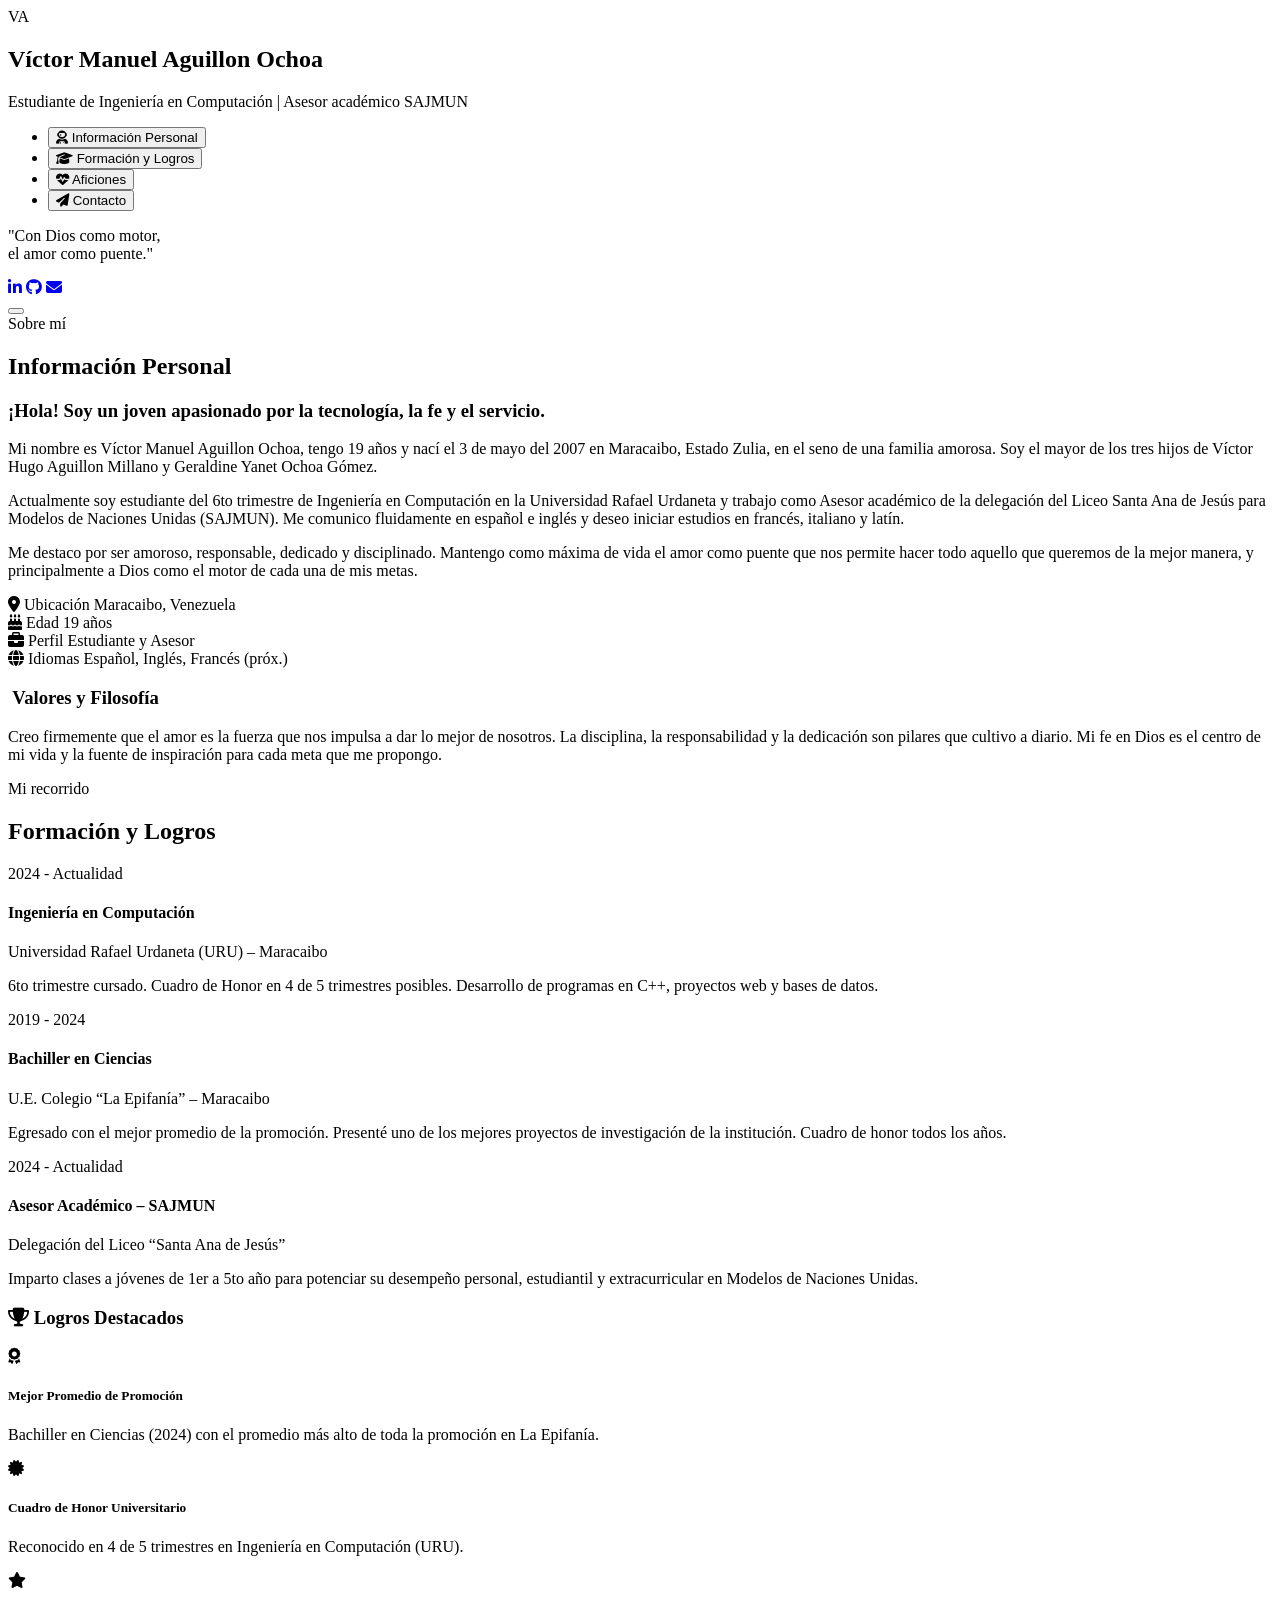
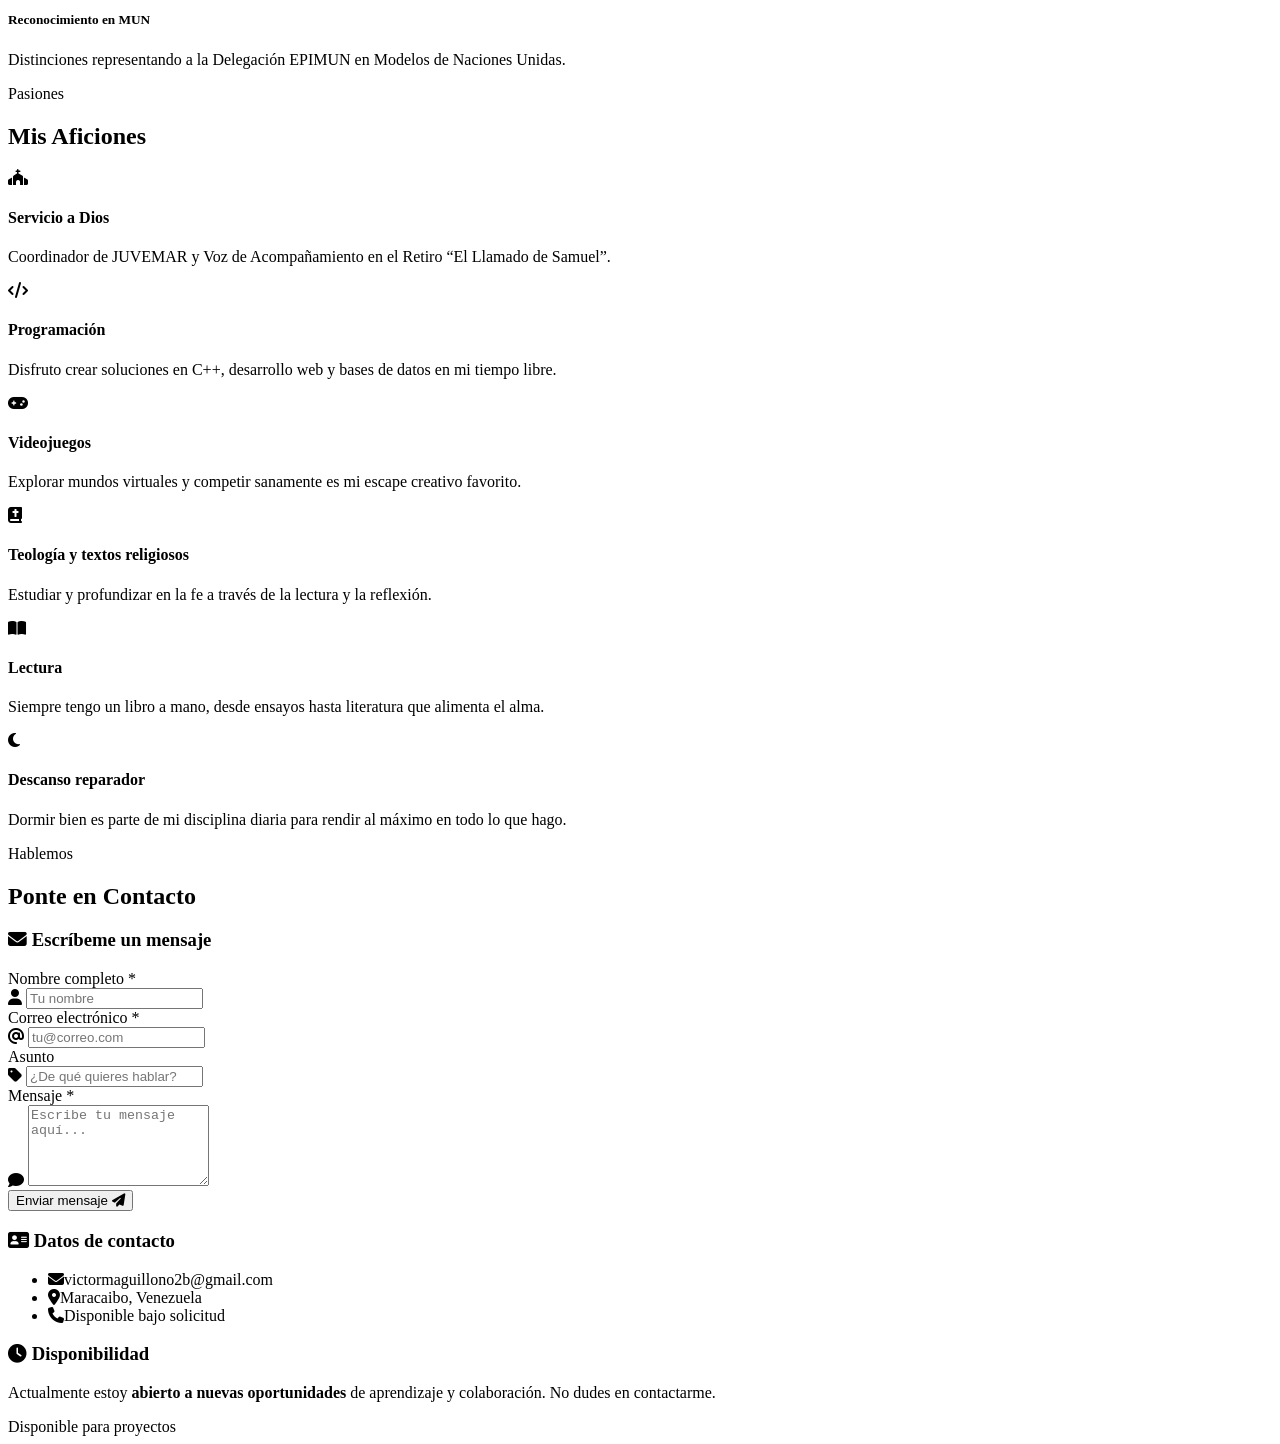
==== index.html @ 25d17f58 "INTENTO" ====
<!DOCTYPE html>
<html lang="es">
<head>
    <meta charset="UTF-8">
    <meta name="viewport" content="width=device-width, initial-scale=1.0">
    <title>Biografía | Víctor Manuel Aguillon Ochoa</title>

    <!-- Google Fonts -->
    <link rel="preconnect" href="https://fonts.googleapis.com">
    <link rel="preconnect" href="https://fonts.gstatic.com" crossorigin>
    <link href="https://fonts.googleapis.com/css2?family=Inter:wght@300;400;500;600;700&family=Poppins:wght@400;500;600;700&display=swap" rel="stylesheet">

    <!-- Font Awesome 6 -->
    <link rel="stylesheet" href="https://cdnjs.cloudflare.com/ajax/libs/font-awesome/6.4.0/css/all.min.css">

    <!-- Hoja de estilos principal -->
    <link rel="stylesheet" href="styles.css">
</head>
<body>

    <!-- Burbujas decorativas de fondo -->
    <div class="bg-bubbles" aria-hidden="true">
        <span class="bubble bubble-1"></span>
        <span class="bubble bubble-2"></span>
        <span class="bubble bubble-3"></span>
        <span class="bubble bubble-4"></span>
        <span class="bubble bubble-5"></span>
        <span class="bubble bubble-6"></span>
        <span class="bubble bubble-7"></span>
        <span class="bubble bubble-8"></span>
        <span class="bubble bubble-9"></span>
        <span class="bubble bubble-10"></span>
    </div>

    <!-- Luz que sigue al cursor -->
    <div class="cursor-glow" id="cursorGlow" aria-hidden="true"></div>

    <div class="app-container">

        <!-- Barra lateral -->
        <aside class="sidebar" id="sidebar">
            <div class="profile-section">
                <div class="profile-avatar">
                    <div class="avatar-placeholder" aria-label="Foto de perfil">
                        <span class="avatar-initials">VA</span>
                    </div>
                    <div class="avatar-ring" aria-hidden="true"></div>
                </div>
                <h2 class="profile-name">Víctor Manuel Aguillon Ochoa</h2>
                <p class="profile-title">Estudiante de Ingeniería en Computación | Asesor académico SAJMUN</p>
            </div>

            <nav class="sidebar-nav" aria-label="Navegación principal">
                <ul>
                    <li>
                        <button class="nav-btn active" data-section="personal" aria-current="page">
                            <span class="nav-icon"><i class="fa-solid fa-user-astronaut"></i></span>
                            <span class="nav-label">Información Personal</span>
                            <span class="nav-indicator"></span>
                        </button>
                    </li>
                    <li>
                        <button class="nav-btn" data-section="formacion">
                            <span class="nav-icon"><i class="fa-solid fa-graduation-cap"></i></span>
                            <span class="nav-label">Formación y Logros</span>
                            <span class="nav-indicator"></span>
                        </button>
                    </li>
                    <li>
                        <button class="nav-btn" data-section="aficiones">
                            <span class="nav-icon"><i class="fa-solid fa-heart-pulse"></i></span>
                            <span class="nav-label">Aficiones</span>
                            <span class="nav-indicator"></span>
                        </button>
                    </li>
                    <li>
                        <button class="nav-btn" data-section="contacto">
                            <span class="nav-icon"><i class="fa-solid fa-paper-plane"></i></span>
                            <span class="nav-label">Contacto</span>
                            <span class="nav-indicator"></span>
                        </button>
                    </li>
                </ul>
            </nav>

            <div class="sidebar-footer">
                <p class="footer-quote">
                    "Con Dios como motor,<br>el amor como puente."
                </p>
                <div class="social-mini">
                    <a href="#" aria-label="LinkedIn" title="LinkedIn"><i class="fa-brands fa-linkedin-in"></i></a>
                    <a href="#" aria-label="GitHub" title="GitHub"><i class="fa-brands fa-github"></i></a>
                    <a href="#" aria-label="Correo" title="Correo"><i class="fa-solid fa-envelope"></i></a>
                </div>
            </div>
        </aside>

        <!-- Botón menú móvil -->
        <button class="mobile-menu-toggle" id="mobileMenuToggle" aria-label="Abrir menú" aria-expanded="false">
            <span class="toggle-bar"></span>
            <span class="toggle-bar"></span>
            <span class="toggle-bar"></span>
        </button>

        <!-- Contenido principal -->
        <main class="main-content" id="mainContent">

            <!-- SECCIÓN 1: INFORMACIÓN PERSONAL -->
            <section class="content-section active" id="section-personal" aria-labelledby="heading-personal">
                <div class="section-header">
                    <span class="section-badge">Sobre mí</span>
                    <h1 id="heading-personal" class="section-title">
                        Información <span class="highlight">Personal</span>
                    </h1>
                    <div class="section-divider"></div>
                </div>

                <div class="section-body">
                    <div class="card glass-card bio-card">
                        <div class="card-inner">
                            <div class="bio-intro">
                                <h3>¡Hola! Soy un joven apasionado por la tecnología, la fe y el servicio.</h3>
                                <p>
                                    Mi nombre es Víctor Manuel Aguillon Ochoa, tengo 19 años y nací el 3 de mayo del 2007 en Maracaibo, Estado Zulia, en el seno de una familia amorosa. Soy el mayor de los tres hijos de Víctor Hugo Aguillon Millano y Geraldine Yanet Ochoa Gómez.
                                </p>
                                <p>
                                    Actualmente soy estudiante del 6to trimestre de Ingeniería en Computación en la Universidad Rafael Urdaneta y trabajo como Asesor académico de la delegación del Liceo Santa Ana de Jesús para Modelos de Naciones Unidas (SAJMUN). Me comunico fluidamente en español e inglés y deseo iniciar estudios en francés, italiano y latín.
                                </p>
                                <p>
                                    Me destaco por ser amoroso, responsable, dedicado y disciplinado. Mantengo como máxima de vida el amor como puente que nos permite hacer todo aquello que queremos de la mejor manera, y principalmente a Dios como el motor de cada una de mis metas.
                                </p>
                            </div>
                            <div class="quick-facts">
                                <div class="fact-item">
                                    <i class="fa-solid fa-location-dot fact-icon"></i>
                                    <span class="fact-label">Ubicación</span>
                                    <span class="fact-value">Maracaibo, Venezuela</span>
                                </div>
                                <div class="fact-item">
                                    <i class="fa-solid fa-cake-candles fact-icon"></i>
                                    <span class="fact-label">Edad</span>
                                    <span class="fact-value">19 años</span>
                                </div>
                                <div class="fact-item">
                                    <i class="fa-solid fa-briefcase fact-icon"></i>
                                    <span class="fact-label">Perfil</span>
                                    <span class="fact-value">Estudiante y Asesor</span>
                                </div>
                                <div class="fact-item">
                                    <i class="fa-solid fa-globe fact-icon"></i>
                                    <span class="fact-label">Idiomas</span>
                                    <span class="fact-value">Español, Inglés, Francés (próx.)</span>
                                </div>
                            </div>
                        </div>
                    </div>

                    <div class="card glass-card values-card">
                        <h3 class="card-subtitle"><i class="fa-solid fa-sparkles"></i> Valores y Filosofía</h3>
                        <p>
                            Creo firmemente que el amor es la fuerza que nos impulsa a dar lo mejor de nosotros. La disciplina, la responsabilidad y la dedicación son pilares que cultivo a diario. Mi fe en Dios es el centro de mi vida y la fuente de inspiración para cada meta que me propongo.
                        </p>
                    </div>
                </div>
            </section>

            <!-- SECCIÓN 2: FORMACIÓN Y LOGROS -->
            <section class="content-section" id="section-formacion" aria-labelledby="heading-formacion">
                <div class="section-header">
                    <span class="section-badge">Mi recorrido</span>
                    <h2 id="heading-formacion" class="section-title">
                        Formación y <span class="highlight">Logros</span>
                    </h2>
                    <div class="section-divider"></div>
                </div>

                <div class="section-body">
                    <div class="timeline">
                        <div class="timeline-item">
                            <div class="timeline-dot"></div>
                            <div class="timeline-content card glass-card">
                                <span class="timeline-year">2024 - Actualidad</span>
                                <h4>Ingeniería en Computación</h4>
                                <p class="timeline-place">Universidad Rafael Urdaneta (URU) – Maracaibo</p>
                                <p class="timeline-desc">
                                    6to trimestre cursado. Cuadro de Honor en 4 de 5 trimestres posibles. Desarrollo de programas en C++, proyectos web y bases de datos.
                                </p>
                            </div>
                        </div>

                        <div class="timeline-item">
                            <div class="timeline-dot"></div>
                            <div class="timeline-content card glass-card">
                                <span class="timeline-year">2019 - 2024</span>
                                <h4>Bachiller en Ciencias</h4>
                                <p class="timeline-place">U.E. Colegio “La Epifanía” – Maracaibo</p>
                                <p class="timeline-desc">
                                    Egresado con el mejor promedio de la promoción. Presenté uno de los mejores proyectos de investigación de la institución. Cuadro de honor todos los años.
                                </p>
                            </div>
                        </div>

                        <div class="timeline-item">
                            <div class="timeline-dot"></div>
                            <div class="timeline-content card glass-card">
                                <span class="timeline-year">2024 - Actualidad</span>
                                <h4>Asesor Académico – SAJMUN</h4>
                                <p class="timeline-place">Delegación del Liceo “Santa Ana de Jesús”</p>
                                <p class="timeline-desc">
                                    Imparto clases a jóvenes de 1er a 5to año para potenciar su desempeño personal, estudiantil y extracurricular en Modelos de Naciones Unidas.
                                </p>
                            </div>
                        </div>
                    </div>

                    <div class="achievements-grid">
                        <h3 class="card-subtitle"><i class="fa-solid fa-trophy"></i> Logros Destacados</h3>
                        <div class="grid-cards">
                            <div class="card glass-card achievement-card">
                                <i class="fa-solid fa-award achievement-icon"></i>
                                <h5>Mejor Promedio de Promoción</h5>
                                <p>Bachiller en Ciencias (2024) con el promedio más alto de toda la promoción en La Epifanía.</p>
                            </div>
                            <div class="card glass-card achievement-card">
                                <i class="fa-solid fa-certificate achievement-icon"></i>
                                <h5>Cuadro de Honor Universitario</h5>
                                <p>Reconocido en 4 de 5 trimestres en Ingeniería en Computación (URU).</p>
                            </div>
                            <div class="card glass-card achievement-card">
                                <i class="fa-solid fa-star achievement-icon"></i>
                                <h5>Reconocimiento en MUN</h5>
                                <p>Distinciones representando a la Delegación EPIMUN en Modelos de Naciones Unidas.</p>
                            </div>
                        </div>
                    </div>
                </div>
            </section>

            <!-- SECCIÓN 3: AFICIONES -->
            <section class="content-section" id="section-aficiones" aria-labelledby="heading-aficiones">
                <div class="section-header">
                    <span class="section-badge">Pasiones</span>
                    <h2 id="heading-aficiones" class="section-title">
                        Mis <span class="highlight">Aficiones</span>
                    </h2>
                    <div class="section-divider"></div>
                </div>

                <div class="section-body">
                    <div class="hobbies-grid">
                        <div class="card glass-card hobby-card">
                            <div class="hobby-icon-wrapper"><i class="fa-solid fa-church hobby-icon"></i></div>
                            <h4>Servicio a Dios</h4>
                            <p>Coordinador de JUVEMAR y Voz de Acompañamiento en el Retiro “El Llamado de Samuel”.</p>
                        </div>
                        <div class="card glass-card hobby-card">
                            <div class="hobby-icon-wrapper"><i class="fa-solid fa-code hobby-icon"></i></div>
                            <h4>Programación</h4>
                            <p>Disfruto crear soluciones en C++, desarrollo web y bases de datos en mi tiempo libre.</p>
                        </div>
                        <div class="card glass-card hobby-card">
                            <div class="hobby-icon-wrapper"><i class="fa-solid fa-gamepad hobby-icon"></i></div>
                            <h4>Videojuegos</h4>
                            <p>Explorar mundos virtuales y competir sanamente es mi escape creativo favorito.</p>
                        </div>
                        <div class="card glass-card hobby-card">
                            <div class="hobby-icon-wrapper"><i class="fa-solid fa-book-bible hobby-icon"></i></div>
                            <h4>Teología y textos religiosos</h4>
                            <p>Estudiar y profundizar en la fe a través de la lectura y la reflexión.</p>
                        </div>
                        <div class="card glass-card hobby-card">
                            <div class="hobby-icon-wrapper"><i class="fa-solid fa-book-open hobby-icon"></i></div>
                            <h4>Lectura</h4>
                            <p>Siempre tengo un libro a mano, desde ensayos hasta literatura que alimenta el alma.</p>
                        </div>
                        <div class="card glass-card hobby-card">
                            <div class="hobby-icon-wrapper"><i class="fa-solid fa-moon hobby-icon"></i></div>
                            <h4>Descanso reparador</h4>
                            <p>Dormir bien es parte de mi disciplina diaria para rendir al máximo en todo lo que hago.</p>
                        </div>
                    </div>
                </div>
            </section>

            <!-- SECCIÓN 4: CONTACTO -->
            <section class="content-section" id="section-contacto" aria-labelledby="heading-contacto">
                <div class="section-header">
                    <span class="section-badge">Hablemos</span>
                    <h2 id="heading-contacto" class="section-title">
                        Ponte en <span class="highlight">Contacto</span>
                    </h2>
                    <div class="section-divider"></div>
                </div>

                <div class="section-body contact-layout">
                    <div class="card glass-card contact-form-card">
                        <h3 class="card-subtitle"><i class="fa-solid fa-envelope"></i> Escríbeme un mensaje</h3>
                        <form id="contactForm" class="contact-form">
                            <div class="form-group">
                                <label for="name">Nombre completo *</label>
                                <div class="input-wrapper">
                                    <i class="fa-solid fa-user input-icon"></i>
                                    <input type="text" id="name" name="name" placeholder="Tu nombre" required>
                                </div>
                            </div>
                            <div class="form-group">
                                <label for="email">Correo electrónico *</label>
                                <div class="input-wrapper">
                                    <i class="fa-solid fa-at input-icon"></i>
                                    <input type="email" id="email" name="email" placeholder="tu@correo.com" required>
                                </div>
                            </div>
                            <div class="form-group">
                                <label for="subject">Asunto</label>
                                <div class="input-wrapper">
                                    <i class="fa-solid fa-tag input-icon"></i>
                                    <input type="text" id="subject" name="subject" placeholder="¿De qué quieres hablar?">
                                </div>
                            </div>
                            <div class="form-group">
                                <label for="message">Mensaje *</label>
                                <div class="input-wrapper">
                                    <i class="fa-solid fa-comment input-icon"></i>
                                    <textarea id="message" name="message" rows="5" placeholder="Escribe tu mensaje aquí..." required></textarea>
                                </div>
                            </div>
                            <button type="submit" class="btn-submit" id="submitBtn">
                                <span class="btn-text">Enviar mensaje</span>
                                <span class="btn-icon"><i class="fa-solid fa-paper-plane"></i></span>
                                <span class="btn-ripple"></span>
                            </button>
                            <div class="form-feedback" id="formFeedback" aria-live="polite"></div>
                        </form>
                    </div>

                    <div class="contact-info-side">
                        <div class="card glass-card contact-info-card">
                            <h3 class="card-subtitle"><i class="fa-solid fa-address-card"></i> Datos de contacto</h3>
                            <ul class="contact-list">
                                <li><i class="fa-solid fa-envelope contact-li-icon"></i><span>victormaguillono2b@gmail.com</span></li>
                                <li><i class="fa-solid fa-location-dot contact-li-icon"></i><span>Maracaibo, Venezuela</span></li>
                                <li><i class="fa-solid fa-phone contact-li-icon"></i><span>Disponible bajo solicitud</span></li>
                            </ul>
                        </div>

                        <div class="card glass-card availability-card">
                            <h3 class="card-subtitle"><i class="fa-solid fa-clock"></i> Disponibilidad</h3>
                            <p>Actualmente estoy <strong>abierto a nuevas oportunidades</strong> de aprendizaje y colaboración. No dudes en contactarme.</p>
                            <div class="status-dot online"></div>
                            <span class="status-text">Disponible para proyectos</span>
                        </div>
                    </div>
                </div>
            </section>

        </main>
    </div>

    <!-- Script principal -->
    <script src="script.js"></script>
</body>
</html>

 <!-- FINAL -->
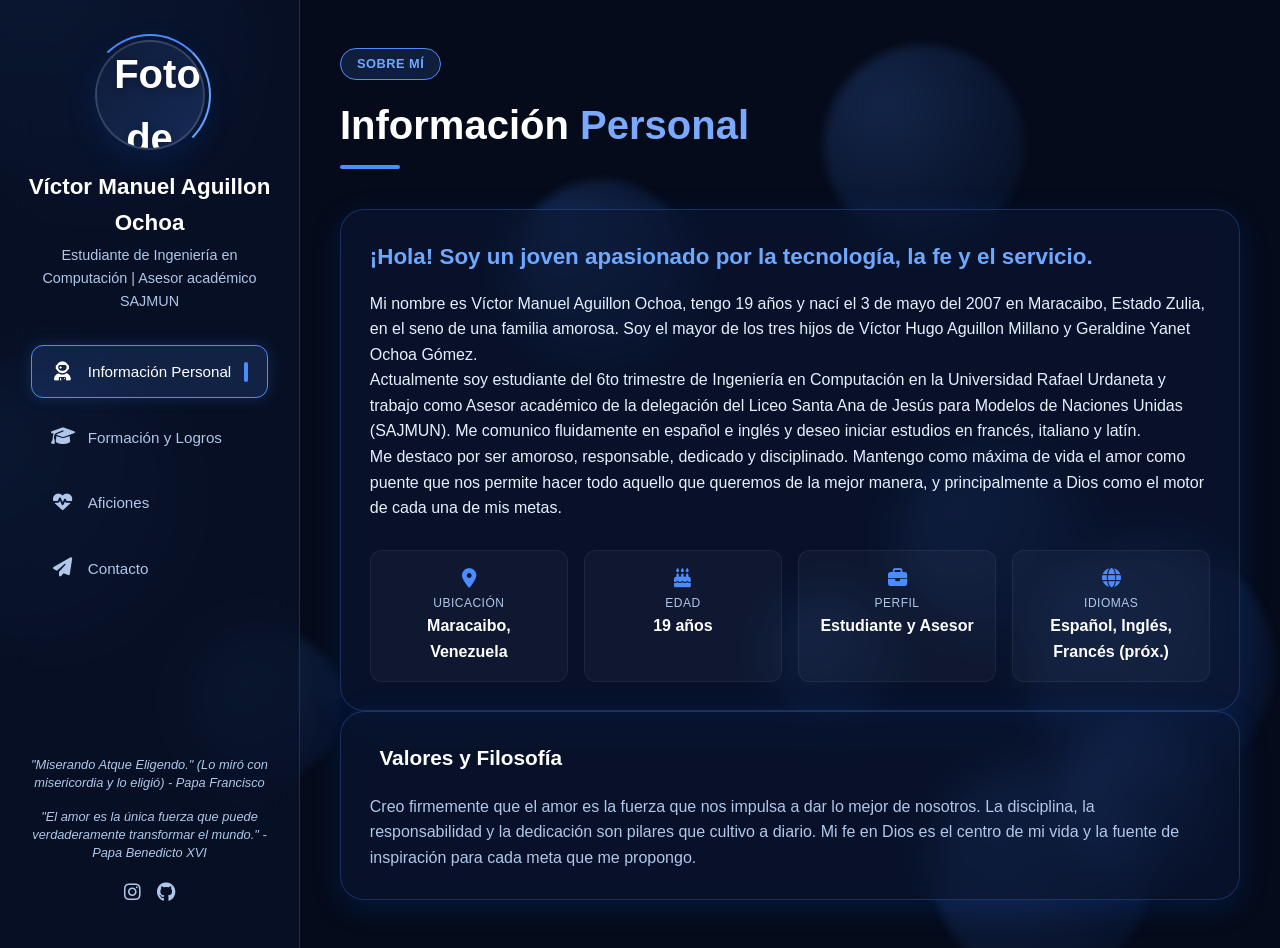
==== commit 19e49dca: "feat: IMPLEMENTACIÓN DE FOTOGRAFIAS Y OTRAS COSITAS" ====
--- a/index.html
+++ b/index.html
@@ -42,7 +42,7 @@
             <div class="profile-section">
                 <div class="profile-avatar">
                     <div class="avatar-placeholder" aria-label="Foto de perfil">
-                        <span class="avatar-initials">VA</span>
+                        <img src="photo_2026-05-15_08-15-46.jpg" alt="Foto de perfil de Víctor" class="avatar-photo">
                     </div>
                     <div class="avatar-ring" aria-hidden="true"></div>
                 </div>
@@ -85,12 +85,14 @@
 
             <div class="sidebar-footer">
                 <p class="footer-quote">
-                    "Con Dios como motor,<br>el amor como puente."
+                    "Miserando Atque Eligendo." (Lo miró con misericordia y lo eligió) - Papa Francisco
+                </p>
+                <p class="footer-quote footer-quote-secondary">
+                    "El amor es la única fuerza que puede verdaderamente transformar el mundo." - Papa Benedicto XVI
                 </p>
                 <div class="social-mini">
-                    <a href="#" aria-label="LinkedIn" title="LinkedIn"><i class="fa-brands fa-linkedin-in"></i></a>
-                    <a href="#" aria-label="GitHub" title="GitHub"><i class="fa-brands fa-github"></i></a>
-                    <a href="#" aria-label="Correo" title="Correo"><i class="fa-solid fa-envelope"></i></a>
+                    <a href="https://instagram.com/victoraguillon_" target="_blank" rel="noopener noreferrer" aria-label="Instagram" title="Instagram"><i class="fa-brands fa-instagram"></i></a>
+                    <a href="https://github.com/victoraguillon" target="_blank" rel="noopener noreferrer" aria-label="GitHub" title="GitHub"><i class="fa-brands fa-github"></i></a>
                 </div>
             </div>
         </aside>
@@ -179,11 +181,11 @@
                         <div class="timeline-item">
                             <div class="timeline-dot"></div>
                             <div class="timeline-content card glass-card">
-                                <span class="timeline-year">2024 - Actualidad</span>
-                                <h4>Ingeniería en Computación</h4>
-                                <p class="timeline-place">Universidad Rafael Urdaneta (URU) – Maracaibo</p>
+                                <span class="timeline-year">2010 - 2019</span>
+                                <h4>Educación Básica</h4>
+                                <p class="timeline-place">U.E. Colegio “La Epifanía” – Maracaibo</p>
                                 <p class="timeline-desc">
-                                    6to trimestre cursado. Cuadro de Honor en 4 de 5 trimestres posibles. Desarrollo de programas en C++, proyectos web y bases de datos.
+                                    Cursé mis estudios preescolares y primarios en la Unidad Educativa Colegio “La Epifanía”, donde desde temprana edad me destaqué entre mis compañeros por mi comprensión y desarrollo académico, participando activamente en actividades como retos matemáticos representando a mi institución.
                                 </p>
                             </div>
                         </div>
@@ -204,6 +206,18 @@
                             <div class="timeline-dot"></div>
                             <div class="timeline-content card glass-card">
                                 <span class="timeline-year">2024 - Actualidad</span>
+                                <h4>Ingeniería en Computación</h4>
+                                <p class="timeline-place">Universidad Rafael Urdaneta (URU) – Maracaibo</p>
+                                <p class="timeline-desc">
+                                    6to trimestre cursado. Cuadro de Honor en 4 de 5 trimestres posibles. Desarrollo de programas en C++, proyectos web y bases de datos.
+                                </p>
+                            </div>
+                        </div>
+
+                        <div class="timeline-item">
+                            <div class="timeline-dot"></div>
+                            <div class="timeline-content card glass-card">
+                                <span class="timeline-year">Actualidad</span>
                                 <h4>Asesor Académico – SAJMUN</h4>
                                 <p class="timeline-place">Delegación del Liceo “Santa Ana de Jesús”</p>
                                 <p class="timeline-desc">
@@ -217,19 +231,22 @@
                         <h3 class="card-subtitle"><i class="fa-solid fa-trophy"></i> Logros Destacados</h3>
                         <div class="grid-cards">
                             <div class="card glass-card achievement-card">
+                                <img src="mejorpromedio.jpg" alt="Mejor promedio de la promoción" class="achievement-photo">
                                 <i class="fa-solid fa-award achievement-icon"></i>
                                 <h5>Mejor Promedio de Promoción</h5>
                                 <p>Bachiller en Ciencias (2024) con el promedio más alto de toda la promoción en La Epifanía.</p>
                             </div>
                             <div class="card glass-card achievement-card">
+                                <img src="cuadrodehonor.jpg" alt="Cuadro de honor universitario" class="achievement-photo">
                                 <i class="fa-solid fa-certificate achievement-icon"></i>
                                 <h5>Cuadro de Honor Universitario</h5>
                                 <p>Reconocido en 4 de 5 trimestres en Ingeniería en Computación (URU).</p>
                             </div>
                             <div class="card glass-card achievement-card">
+                                <img src="modelos.jpg" alt="Reconocimiento en MUN" class="achievement-photo">
                                 <i class="fa-solid fa-star achievement-icon"></i>
                                 <h5>Reconocimiento en MUN</h5>
-                                <p>Distinciones representando a la Delegación EPIMUN en Modelos de Naciones Unidas.</p>
+                                <p>9 distinciones de Mejor Delegación seguidas, sumados a otros reconocimientos significativos.</p>
                             </div>
                         </div>
                     </div>
@@ -249,34 +266,34 @@
                 <div class="section-body">
                     <div class="hobbies-grid">
                         <div class="card glass-card hobby-card">
+                            <img src="servicio.jpg" alt="Servicio a Dios" class="hobby-photo">
                             <div class="hobby-icon-wrapper"><i class="fa-solid fa-church hobby-icon"></i></div>
                             <h4>Servicio a Dios</h4>
-                            <p>Coordinador de JUVEMAR y Voz de Acompañamiento en el Retiro “El Llamado de Samuel”.</p>
-                        </div>
-                        <div class="card glass-card hobby-card">
+                            <p>Coordinador de JUVEMAR y Voz de Acompañamiento de la Arquidiocesis de Maracaibo para “El Llamado de Samuel”.</p>
+                        </div>
+                        <div class="card glass-card hobby-card">
+                            <img src="programación.jpg" alt="Programación" class="hobby-photo">
                             <div class="hobby-icon-wrapper"><i class="fa-solid fa-code hobby-icon"></i></div>
                             <h4>Programación</h4>
                             <p>Disfruto crear soluciones en C++, desarrollo web y bases de datos en mi tiempo libre.</p>
                         </div>
                         <div class="card glass-card hobby-card">
+                            <img src="videojuego.jpg" alt="Videojuegos" class="hobby-photo">
                             <div class="hobby-icon-wrapper"><i class="fa-solid fa-gamepad hobby-icon"></i></div>
                             <h4>Videojuegos</h4>
-                            <p>Explorar mundos virtuales y competir sanamente es mi escape creativo favorito.</p>
-                        </div>
-                        <div class="card glass-card hobby-card">
+                            <p>Explorar mundos virtuales y competir sanamente es mi escape creativo favorito (Especialmente con mi hermano menor).</p>
+                        </div>
+                        <div class="card glass-card hobby-card">
+                            <img src="textos religiosos.jpg" alt="Leer textos religiosos" class="hobby-photo">
                             <div class="hobby-icon-wrapper"><i class="fa-solid fa-book-bible hobby-icon"></i></div>
-                            <h4>Teología y textos religiosos</h4>
+                            <h4>Leer textos religiosos</h4>
                             <p>Estudiar y profundizar en la fe a través de la lectura y la reflexión.</p>
                         </div>
                         <div class="card glass-card hobby-card">
+                            <img src="seresqueridos.jpg" alt="Pasar tiempo con mis seres queridos" class="hobby-photo">
                             <div class="hobby-icon-wrapper"><i class="fa-solid fa-book-open hobby-icon"></i></div>
-                            <h4>Lectura</h4>
-                            <p>Siempre tengo un libro a mano, desde ensayos hasta literatura que alimenta el alma.</p>
-                        </div>
-                        <div class="card glass-card hobby-card">
-                            <div class="hobby-icon-wrapper"><i class="fa-solid fa-moon hobby-icon"></i></div>
-                            <h4>Descanso reparador</h4>
-                            <p>Dormir bien es parte de mi disciplina diaria para rendir al máximo en todo lo que hago.</p>
+                            <h4>Pasar tiempo con mis seres queridos</h4>
+                            <p>Valorar los momentos compartidos y fortalecer los lazos familiares es una de mis prioridades.</p>
                         </div>
                     </div>
                 </div>
--- a/styles.css
+++ b/styles.css
@@ -0,0 +1,747 @@
+/* ============================================
+   ESTILOS GLOBALES Y PALETA DE COLORES (AZULES)
+   ============================================ */
+:root {
+    --bg-primary: #050b1a;
+    --bg-secondary: #0a1128;
+    --surface: rgba(12, 25, 55, 0.55);
+    --surface-hover: rgba(18, 35, 75, 0.65);
+    --border-light: rgba(75, 140, 255, 0.25);
+    --text-primary: #e6f0ff;
+    --text-secondary: #b0c7e9;
+    --accent: #4d8cff;
+    --accent-glow: #6ea8ff;
+    --accent-dark: #2563eb;
+    --highlight: #7aa9ff;
+    --danger: #ff6b6b;
+    --success: #4ade80;
+    --gradient-1: linear-gradient(135deg, #0e1c3a 0%, #162a55 100%);
+    --shadow-glow: 0 8px 32px rgba(0, 100, 255, 0.15);
+    --transition: 0.3s cubic-bezier(0.25, 0.8, 0.25, 1.2);
+    --radius-lg: 1.5rem;
+    --radius-md: 1rem;
+    --radius-sm: 0.75rem;
+    --font-body: 'Inter', sans-serif;
+    --font-heading: 'Poppins', sans-serif;
+}
+
+* {
+    margin: 0;
+    padding: 0;
+    box-sizing: border-box;
+}
+
+html {
+    font-size: 16px;
+    scroll-behavior: smooth;
+}
+
+body {
+    font-family: var(--font-body);
+    background-color: var(--bg-primary);
+    color: var(--text-primary);
+    min-height: 100vh;
+    overflow-x: hidden;
+    position: relative;
+    line-height: 1.6;
+    -webkit-font-smoothing: antialiased;
+}
+
+/* ==================== FONDO DE BURBUJAS ==================== */
+.bg-bubbles {
+    position: fixed;
+    top: 0;
+    left: 0;
+    width: 100%;
+    height: 100%;
+    pointer-events: none;
+    z-index: 0;
+}
+
+.bubble {
+    position: absolute;
+    border-radius: 50%;
+    background: radial-gradient(circle at 30% 30%, rgba(77, 140, 255, 0.2), rgba(0, 50, 150, 0.05));
+    filter: blur(4px);
+    animation: floatBubble 20s infinite ease-in-out;
+}
+
+.bubble-1 { width: 300px; height: 300px; top: -100px; left: -50px; animation-duration: 18s; }
+.bubble-2 { width: 250px; height: 250px; top: 60%; left: 80%; animation-duration: 22s; animation-delay: -5s; }
+.bubble-3 { width: 180px; height: 180px; top: 20%; left: 40%; animation-duration: 25s; animation-delay: -10s; }
+.bubble-4 { width: 220px; height: 220px; bottom: -80px; right: 10%; animation-duration: 20s; animation-delay: -3s; }
+.bubble-5 { width: 150px; height: 150px; top: 70%; left: 15%; animation-duration: 28s; }
+.bubble-6 { width: 200px; height: 200px; top: 5%; right: 20%; animation-duration: 24s; animation-delay: -8s; }
+.bubble-7 { width: 130px; height: 130px; bottom: 20%; left: 60%; animation-duration: 19s; }
+.bubble-8 { width: 280px; height: 280px; top: 40%; left: -100px; animation-duration: 30s; animation-delay: -12s; }
+.bubble-9 { width: 160px; height: 160px; top: 80%; right: 5%; animation-duration: 26s; }
+.bubble-10 { width: 190px; height: 190px; top: 50%; left: 70%; animation-duration: 21s; animation-delay: -7s; }
+
+@keyframes floatBubble {
+    0%, 100% { transform: translateY(0) scale(1); opacity: 0.3; }
+    50% { transform: translateY(-30px) scale(1.05); opacity: 0.5; }
+}
+
+/* ==================== CURSOR GLOW ==================== */
+.cursor-glow {
+    position: fixed;
+    width: 300px;
+    height: 300px;
+    border-radius: 50%;
+    background: radial-gradient(circle, rgba(77, 140, 255, 0.15) 0%, transparent 70%);
+    pointer-events: none;
+    transform: translate(-50%, -50%);
+    z-index: 5;
+    opacity: 0;
+    transition: opacity 0.2s;
+}
+
+/* ==================== CONTENEDOR PRINCIPAL ==================== */
+.app-container {
+    display: flex;
+    min-height: 100vh;
+    position: relative;
+    z-index: 10;
+}
+
+/* ==================== SIDEBAR ==================== */
+.sidebar {
+    width: 300px;
+    min-width: 300px;
+    background: rgba(8, 18, 40, 0.75);
+    backdrop-filter: blur(20px);
+    -webkit-backdrop-filter: blur(20px);
+    border-right: 1px solid var(--border-light);
+    display: flex;
+    flex-direction: column;
+    align-items: center;
+    padding: 2.5rem 1.5rem;
+    gap: 2rem;
+    z-index: 20;
+    transition: transform 0.4s ease;
+}
+
+.profile-section {
+    text-align: center;
+}
+
+.profile-avatar {
+    position: relative;
+    width: 110px;
+    height: 110px;
+    margin: 0 auto 1.2rem;
+}
+
+.avatar-placeholder {
+    width: 100%;
+    height: 100%;
+    border-radius: 50%;
+    background: var(--gradient-1);
+    display: flex;
+    align-items: center;
+    justify-content: center;
+    font-size: 2.5rem;
+    font-weight: 600;
+    color: white;
+    text-shadow: 0 2px 8px rgba(0,0,0,0.3);
+    box-shadow: var(--shadow-glow);
+    position: relative;
+    z-index: 2;
+    border: 2px solid rgba(255,255,255,0.15);
+}
+
+.avatar-placeholder img,
+.avatar-placeholder .avatar-photo {
+    width: 100%;
+    height: 100%;
+    object-fit: cover;
+    border-radius: 50%;
+    display: block;
+}
+
+.avatar-ring {
+    position: absolute;
+    top: -6px;
+    left: -6px;
+    width: calc(100% + 12px);
+    height: calc(100% + 12px);
+    border-radius: 50%;
+    border: 2px solid transparent;
+    border-top-color: var(--accent);
+    border-right-color: var(--accent-glow);
+    animation: spinRing 8s linear infinite;
+    z-index: 1;
+}
+
+@keyframes spinRing {
+    0% { transform: rotate(0deg); }
+    100% { transform: rotate(360deg); }
+}
+
+.profile-name {
+    font-family: var(--font-heading);
+    font-size: 1.4rem;
+    font-weight: 600;
+    margin-bottom: 0.2rem;
+    color: white;
+}
+
+.profile-title {
+    color: var(--text-secondary);
+    font-size: 0.9rem;
+    font-weight: 400;
+}
+
+/* Navegación */
+.sidebar-nav ul {
+    list-style: none;
+    width: 100%;
+    display: flex;
+    flex-direction: column;
+    gap: 0.8rem;
+}
+
+.nav-btn {
+    width: 100%;
+    padding: 0.9rem 1.2rem;
+    background: transparent;
+    border: 1px solid transparent;
+    border-radius: var(--radius-sm);
+    color: var(--text-secondary);
+    font-size: 0.95rem;
+    font-weight: 500;
+    display: flex;
+    align-items: center;
+    gap: 0.8rem;
+    cursor: pointer;
+    transition: all var(--transition);
+    position: relative;
+    overflow: hidden;
+    font-family: var(--font-body);
+}
+
+.nav-btn:hover {
+    background: rgba(77, 140, 255, 0.08);
+    color: white;
+    border-color: rgba(77, 140, 255, 0.2);
+}
+
+.nav-btn.active {
+    background: rgba(77, 140, 255, 0.15);
+    color: white;
+    border-color: var(--accent);
+    box-shadow: 0 0 15px rgba(77, 140, 255, 0.2);
+}
+
+.nav-icon {
+    font-size: 1.2rem;
+    width: 24px;
+    text-align: center;
+}
+
+.nav-indicator {
+    margin-left: auto;
+    width: 4px;
+    height: 20px;
+    background: var(--accent);
+    border-radius: 4px;
+    opacity: 0;
+    transform: scaleY(0);
+    transition: 0.3s ease;
+}
+
+.nav-btn.active .nav-indicator {
+    opacity: 1;
+    transform: scaleY(1);
+}
+
+/* Footer sidebar */
+.sidebar-footer {
+    margin-top: auto;
+    text-align: center;
+    width: 100%;
+}
+
+.footer-quote {
+    font-size: 0.8rem;
+    color: var(--text-secondary);
+    font-style: italic;
+    margin-bottom: 1rem;
+    line-height: 1.4;
+}
+
+.social-mini {
+    display: flex;
+    justify-content: center;
+    gap: 1rem;
+}
+
+.social-mini a {
+    color: var(--text-secondary);
+    font-size: 1.2rem;
+    transition: color 0.2s, transform 0.2s;
+}
+
+.social-mini a:hover {
+    color: var(--accent-glow);
+    transform: translateY(-2px);
+}
+
+/* ==================== BOTÓN MÓVIL ==================== */
+.mobile-menu-toggle {
+    display: none;
+    position: fixed;
+    top: 1.2rem;
+    left: 1.2rem;
+    z-index: 100;
+    background: rgba(8,18,40,0.8);
+    backdrop-filter: blur(10px);
+    border: 1px solid var(--border-light);
+    border-radius: var(--radius-sm);
+    padding: 0.6rem 0.7rem;
+    cursor: pointer;
+    flex-direction: column;
+    gap: 5px;
+}
+
+.toggle-bar {
+    display: block;
+    width: 24px;
+    height: 2.5px;
+    background: var(--text-primary);
+    border-radius: 3px;
+    transition: all 0.3s;
+}
+
+/* ==================== CONTENIDO PRINCIPAL ==================== */
+.main-content {
+    flex: 1;
+    padding: 3rem 2.5rem;
+    overflow-y: auto;
+    position: relative;
+}
+
+.content-section {
+    display: none;
+    animation: fadeSlideIn 0.5s ease;
+}
+
+.content-section.active {
+    display: block;
+}
+
+@keyframes fadeSlideIn {
+    from {
+        opacity: 0;
+        transform: translateY(15px);
+    }
+    to {
+        opacity: 1;
+        transform: translateY(0);
+    }
+}
+
+.section-header {
+    margin-bottom: 2.5rem;
+}
+
+.section-badge {
+    display: inline-block;
+    padding: 0.3rem 1rem;
+    background: rgba(77, 140, 255, 0.15);
+    border: 1px solid var(--accent);
+    border-radius: 50px;
+    font-size: 0.8rem;
+    font-weight: 600;
+    letter-spacing: 0.5px;
+    text-transform: uppercase;
+    color: var(--accent-glow);
+    margin-bottom: 0.8rem;
+}
+
+.section-title {
+    font-family: var(--font-heading);
+    font-size: 2.5rem;
+    font-weight: 700;
+    color: white;
+    margin-bottom: 0.5rem;
+}
+
+.highlight {
+    color: var(--highlight);
+    position: relative;
+}
+
+.section-divider {
+    width: 60px;
+    height: 4px;
+    background: var(--accent);
+    border-radius: 4px;
+    margin-top: 0.5rem;
+}
+
+/* ==================== TARJETAS DE VIDRIO ==================== */
+.card {
+    background: var(--surface);
+    backdrop-filter: blur(16px);
+    -webkit-backdrop-filter: blur(16px);
+    border: 1px solid var(--border-light);
+    border-radius: var(--radius-lg);
+    padding: 1.8rem;
+    box-shadow: var(--shadow-glow);
+    transition: transform 0.3s, box-shadow 0.3s;
+}
+
+.glass-card:hover {
+    transform: translateY(-3px);
+    box-shadow: 0 12px 40px rgba(0, 100, 255, 0.2);
+}
+
+.card-subtitle {
+    font-family: var(--font-heading);
+    font-size: 1.3rem;
+    margin-bottom: 1.2rem;
+    color: white;
+    display: flex;
+    align-items: center;
+    gap: 0.6rem;
+}
+
+/* ==================== BIOGRAFÍA ==================== */
+.bio-card .card-inner {
+    display: flex;
+    flex-direction: column;
+    gap: 1.8rem;
+}
+
+.bio-intro h3 {
+    font-size: 1.4rem;
+    margin-bottom: 1rem;
+    color: var(--accent-glow);
+}
+
+.quick-facts {
+    display: grid;
+    grid-template-columns: repeat(auto-fit, minmax(130px, 1fr));
+    gap: 1rem;
+}
+
+.fact-item {
+    background: rgba(255,255,255,0.03);
+    border-radius: var(--radius-sm);
+    padding: 1rem;
+    text-align: center;
+    border: 1px solid rgba(255,255,255,0.06);
+}
+
+.fact-icon {
+    color: var(--accent);
+    font-size: 1.2rem;
+    margin-bottom: 0.4rem;
+}
+
+.fact-label {
+    display: block;
+    font-size: 0.75rem;
+    text-transform: uppercase;
+    letter-spacing: 0.5px;
+    color: var(--text-secondary);
+}
+
+.fact-value {
+    font-weight: 600;
+    color: white;
+}
+
+.values-card p {
+    color: var(--text-secondary);
+}
+
+/* ==================== TIMELINE ==================== */
+.timeline {
+    position: relative;
+    padding-left: 2rem;
+    margin-bottom: 2.5rem;
+}
+
+.timeline::before {
+    content: '';
+    position: absolute;
+    left: 1rem;
+    top: 0;
+    bottom: 0;
+    width: 2px;
+    background: linear-gradient(to bottom, var(--accent), transparent);
+}
+
+.timeline-item {
+    position: relative;
+    margin-bottom: 2rem;
+}
+
+.timeline-dot {
+    position: absolute;
+    left: -2rem;
+    top: 1.2rem;
+    width: 14px;
+    height: 14px;
+    background: var(--accent);
+    border-radius: 50%;
+    box-shadow: 0 0 12px var(--accent);
+    border: 2px solid white;
+}
+
+.timeline-content {
+    margin-left: 0.5rem;
+}
+
+.timeline-year {
+    font-size: 0.8rem;
+    color: var(--accent-glow);
+    font-weight: 600;
+}
+
+.timeline-content h4 {
+    font-size: 1.2rem;
+    margin: 0.3rem 0;
+}
+
+.timeline-place {
+    color: var(--text-secondary);
+    font-size: 0.9rem;
+    margin-bottom: 0.4rem;
+}
+
+.timeline-desc {
+    color: var(--text-secondary);
+    font-size: 0.9rem;
+}
+
+.grid-cards {
+    display: grid;
+    grid-template-columns: repeat(auto-fit, minmax(220px, 1fr));
+    gap: 1.2rem;
+    margin-top: 1rem;
+}
+
+.achievement-icon {
+    font-size: 2rem;
+    color: var(--accent);
+    margin-bottom: 0.6rem;
+}
+
+.achievement-card h5 {
+    font-size: 1rem;
+    margin-bottom: 0.4rem;
+}
+
+.achievement-photo {
+    width: 100%;
+    height: 150px;
+    object-fit: cover;
+    border-radius: 16px;
+    margin-bottom: 1rem;
+    display: block;
+}
+
+/* ==================== AFICIONES ==================== */
+.hobbies-grid {
+    display: grid;
+    grid-template-columns: repeat(auto-fit, minmax(200px, 1fr));
+    gap: 1.5rem;
+}
+
+.hobby-card {
+    text-align: center;
+    padding: 2rem 1rem;
+}
+
+.hobby-photo {
+    width: 100%;
+    height: 150px;
+    object-fit: cover;
+    border-radius: 16px;
+    margin-bottom: 1rem;
+}
+
+.hobby-icon-wrapper {
+    background: rgba(77, 140, 255, 0.1);
+    width: 60px;
+    height: 60px;
+    border-radius: 50%;
+    display: flex;
+    align-items: center;
+    justify-content: center;
+    margin: 0 auto 1rem;
+    font-size: 1.5rem;
+    color: var(--accent);
+    transition: 0.3s;
+}
+
+.hobby-card:hover .hobby-icon-wrapper {
+    background: var(--accent);
+    color: white;
+    transform: scale(1.05);
+}
+
+/* ==================== CONTACTO ==================== */
+.contact-layout {
+    display: grid;
+    grid-template-columns: 1.2fr 0.8fr;
+    gap: 2rem;
+}
+
+.contact-form .form-group {
+    margin-bottom: 1.2rem;
+}
+
+.form-group label {
+    display: block;
+    margin-bottom: 0.4rem;
+    font-size: 0.85rem;
+    color: var(--text-secondary);
+}
+
+.input-wrapper {
+    position: relative;
+    display: flex;
+    align-items: center;
+}
+
+.input-icon {
+    position: absolute;
+    left: 1rem;
+    color: var(--text-secondary);
+    font-size: 0.9rem;
+}
+
+.input-wrapper input,
+.input-wrapper textarea {
+    width: 100%;
+    padding: 0.8rem 1rem 0.8rem 2.5rem;
+    background: rgba(255,255,255,0.05);
+    border: 1px solid var(--border-light);
+    border-radius: var(--radius-sm);
+    color: white;
+    font-family: var(--font-body);
+    transition: 0.2s;
+}
+
+.input-wrapper input:focus,
+.input-wrapper textarea:focus {
+    outline: none;
+    border-color: var(--accent);
+    box-shadow: 0 0 10px rgba(77,140,255,0.2);
+}
+
+.btn-submit {
+    display: inline-flex;
+    align-items: center;
+    gap: 0.6rem;
+    padding: 0.8rem 1.8rem;
+    background: var(--accent);
+    border: none;
+    border-radius: 50px;
+    color: white;
+    font-weight: 600;
+    cursor: pointer;
+    position: relative;
+    overflow: hidden;
+    transition: 0.3s;
+}
+
+.btn-submit:hover {
+    background: var(--accent-dark);
+    box-shadow: 0 6px 20px rgba(77,140,255,0.4);
+}
+
+.btn-ripple {
+    position: absolute;
+    top: 50%;
+    left: 50%;
+    width: 0;
+    height: 0;
+    border-radius: 50%;
+    background: rgba(255,255,255,0.3);
+    transform: translate(-50%, -50%);
+    transition: width 0.6s, height 0.6s;
+}
+
+.btn-submit:active .btn-ripple {
+    width: 300px;
+    height: 300px;
+}
+
+.form-feedback {
+    margin-top: 1rem;
+    font-size: 0.9rem;
+}
+
+.contact-info-card ul {
+    list-style: none;
+    margin-top: 1rem;
+}
+
+.contact-info-card li {
+    display: flex;
+    align-items: center;
+    gap: 0.8rem;
+    margin-bottom: 0.8rem;
+    color: var(--text-secondary);
+}
+
+.contact-li-icon {
+    color: var(--accent);
+    width: 20px;
+}
+
+.availability-card {
+    margin-top: 1.5rem;
+    position: relative;
+}
+
+.status-dot {
+    width: 12px;
+    height: 12px;
+    border-radius: 50%;
+    display: inline-block;
+    margin-right: 0.5rem;
+    background: var(--success);
+    box-shadow: 0 0 8px var(--success);
+}
+
+/* ==================== RESPONSIVE ==================== */
+@media (max-width: 900px) {
+    .sidebar {
+        position: fixed;
+        left: 0;
+        top: 0;
+        height: 100vh;
+        transform: translateX(-100%);
+        width: 280px;
+    }
+
+    .sidebar.open {
+        transform: translateX(0);
+    }
+
+    .mobile-menu-toggle {
+        display: flex;
+    }
+
+    .main-content {
+        padding: 2rem 1.5rem;
+    }
+
+    .contact-layout {
+        grid-template-columns: 1fr;
+    }
+}
+
+@media (max-width: 600px) {
+    .section-title {
+        font-size: 1.8rem;
+    }
+}
+
+ /*<!-- FINAL -->
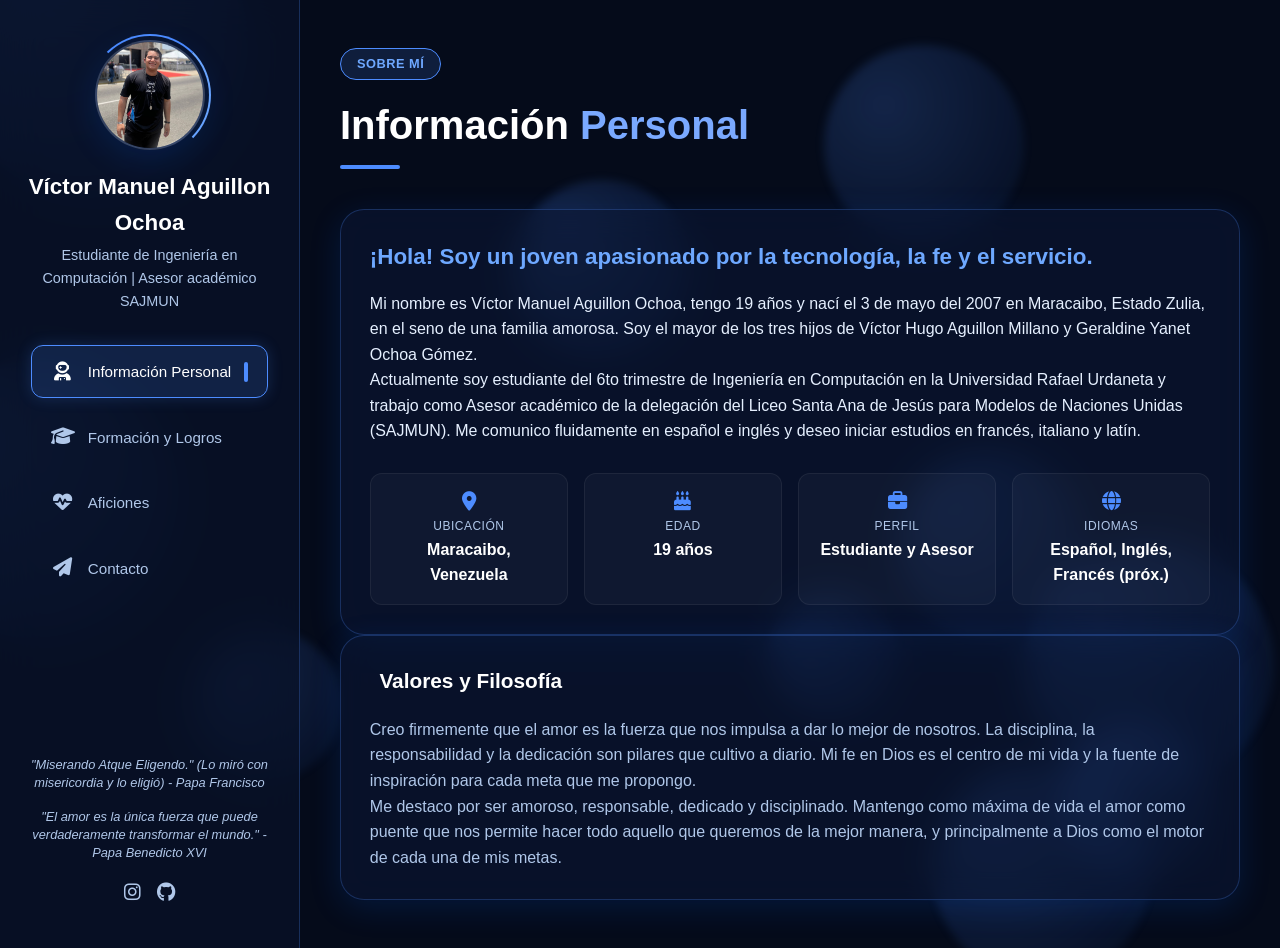
==== commit c8faa681: "feat: ADICION DE CARPETA CON FOTOGRAFIAS" ====
--- a/index.html
+++ b/index.html
@@ -42,7 +42,7 @@
             <div class="profile-section">
                 <div class="profile-avatar">
                     <div class="avatar-placeholder" aria-label="Foto de perfil">
-                        <img src="photo_2026-05-15_08-15-46.jpg" alt="Foto de perfil de Víctor" class="avatar-photo">
+                        <img src="fotografias/photo_2026-05-15_08-15-46.jpg" alt="Foto de perfil de Víctor" class="avatar-photo">
                     </div>
                     <div class="avatar-ring" aria-hidden="true"></div>
                 </div>
@@ -128,9 +128,6 @@
                                 <p>
                                     Actualmente soy estudiante del 6to trimestre de Ingeniería en Computación en la Universidad Rafael Urdaneta y trabajo como Asesor académico de la delegación del Liceo Santa Ana de Jesús para Modelos de Naciones Unidas (SAJMUN). Me comunico fluidamente en español e inglés y deseo iniciar estudios en francés, italiano y latín.
                                 </p>
-                                <p>
-                                    Me destaco por ser amoroso, responsable, dedicado y disciplinado. Mantengo como máxima de vida el amor como puente que nos permite hacer todo aquello que queremos de la mejor manera, y principalmente a Dios como el motor de cada una de mis metas.
-                                </p>
                             </div>
                             <div class="quick-facts">
                                 <div class="fact-item">
@@ -162,6 +159,13 @@
                         <p>
                             Creo firmemente que el amor es la fuerza que nos impulsa a dar lo mejor de nosotros. La disciplina, la responsabilidad y la dedicación son pilares que cultivo a diario. Mi fe en Dios es el centro de mi vida y la fuente de inspiración para cada meta que me propongo.
                         </p>
+                         <p>
+                                                     
+                         </p>
+
+                         <p>
+                                    Me destaco por ser amoroso, responsable, dedicado y disciplinado. Mantengo como máxima de vida el amor como puente que nos permite hacer todo aquello que queremos de la mejor manera, y principalmente a Dios como el motor de cada una de mis metas.
+                                </p>
                     </div>
                 </div>
             </section>
@@ -231,19 +235,19 @@
                         <h3 class="card-subtitle"><i class="fa-solid fa-trophy"></i> Logros Destacados</h3>
                         <div class="grid-cards">
                             <div class="card glass-card achievement-card">
-                                <img src="mejorpromedio.jpg" alt="Mejor promedio de la promoción" class="achievement-photo">
+                                <img src="fotografias/mejorpromedio.jpg" alt="Mejor promedio de la promoción" class="achievement-photo">
                                 <i class="fa-solid fa-award achievement-icon"></i>
                                 <h5>Mejor Promedio de Promoción</h5>
                                 <p>Bachiller en Ciencias (2024) con el promedio más alto de toda la promoción en La Epifanía.</p>
                             </div>
                             <div class="card glass-card achievement-card">
-                                <img src="cuadrodehonor.jpg" alt="Cuadro de honor universitario" class="achievement-photo">
+                                <img src="fotografias/cuadrodehonor.jpg" alt="Cuadro de honor universitario" class="achievement-photo">
                                 <i class="fa-solid fa-certificate achievement-icon"></i>
                                 <h5>Cuadro de Honor Universitario</h5>
                                 <p>Reconocido en 4 de 5 trimestres en Ingeniería en Computación (URU).</p>
                             </div>
                             <div class="card glass-card achievement-card">
-                                <img src="modelos.jpg" alt="Reconocimiento en MUN" class="achievement-photo">
+                                <img src="fotografias/modelos.jpg" alt="Reconocimiento en MUN" class="achievement-photo">
                                 <i class="fa-solid fa-star achievement-icon"></i>
                                 <h5>Reconocimiento en MUN</h5>
                                 <p>9 distinciones de Mejor Delegación seguidas, sumados a otros reconocimientos significativos.</p>
@@ -266,31 +270,31 @@
                 <div class="section-body">
                     <div class="hobbies-grid">
                         <div class="card glass-card hobby-card">
-                            <img src="servicio.jpg" alt="Servicio a Dios" class="hobby-photo">
+                            <img src="fotografias/servicio.jpg" alt="Servicio a Dios" class="hobby-photo">
                             <div class="hobby-icon-wrapper"><i class="fa-solid fa-church hobby-icon"></i></div>
                             <h4>Servicio a Dios</h4>
                             <p>Coordinador de JUVEMAR y Voz de Acompañamiento de la Arquidiocesis de Maracaibo para “El Llamado de Samuel”.</p>
                         </div>
                         <div class="card glass-card hobby-card">
-                            <img src="programación.jpg" alt="Programación" class="hobby-photo">
+                            <img src="fotografias/programación.jpg" alt="Programación" class="hobby-photo">
                             <div class="hobby-icon-wrapper"><i class="fa-solid fa-code hobby-icon"></i></div>
                             <h4>Programación</h4>
                             <p>Disfruto crear soluciones en C++, desarrollo web y bases de datos en mi tiempo libre.</p>
                         </div>
                         <div class="card glass-card hobby-card">
-                            <img src="videojuego.jpg" alt="Videojuegos" class="hobby-photo">
+                            <img src="fotografias/videojuego.jpg" alt="Videojuegos" class="hobby-photo">
                             <div class="hobby-icon-wrapper"><i class="fa-solid fa-gamepad hobby-icon"></i></div>
                             <h4>Videojuegos</h4>
                             <p>Explorar mundos virtuales y competir sanamente es mi escape creativo favorito (Especialmente con mi hermano menor).</p>
                         </div>
                         <div class="card glass-card hobby-card">
-                            <img src="textos religiosos.jpg" alt="Leer textos religiosos" class="hobby-photo">
+                            <img src="fotografias/textos religiosos.jpg" alt="Leer textos religiosos" class="hobby-photo">
                             <div class="hobby-icon-wrapper"><i class="fa-solid fa-book-bible hobby-icon"></i></div>
                             <h4>Leer textos religiosos</h4>
                             <p>Estudiar y profundizar en la fe a través de la lectura y la reflexión.</p>
                         </div>
                         <div class="card glass-card hobby-card">
-                            <img src="seresqueridos.jpg" alt="Pasar tiempo con mis seres queridos" class="hobby-photo">
+                            <img src="fotografias/seresqueridos.jpg" alt="Pasar tiempo con mis seres queridos" class="hobby-photo">
                             <div class="hobby-icon-wrapper"><i class="fa-solid fa-book-open hobby-icon"></i></div>
                             <h4>Pasar tiempo con mis seres queridos</h4>
                             <p>Valorar los momentos compartidos y fortalecer los lazos familiares es una de mis prioridades.</p>
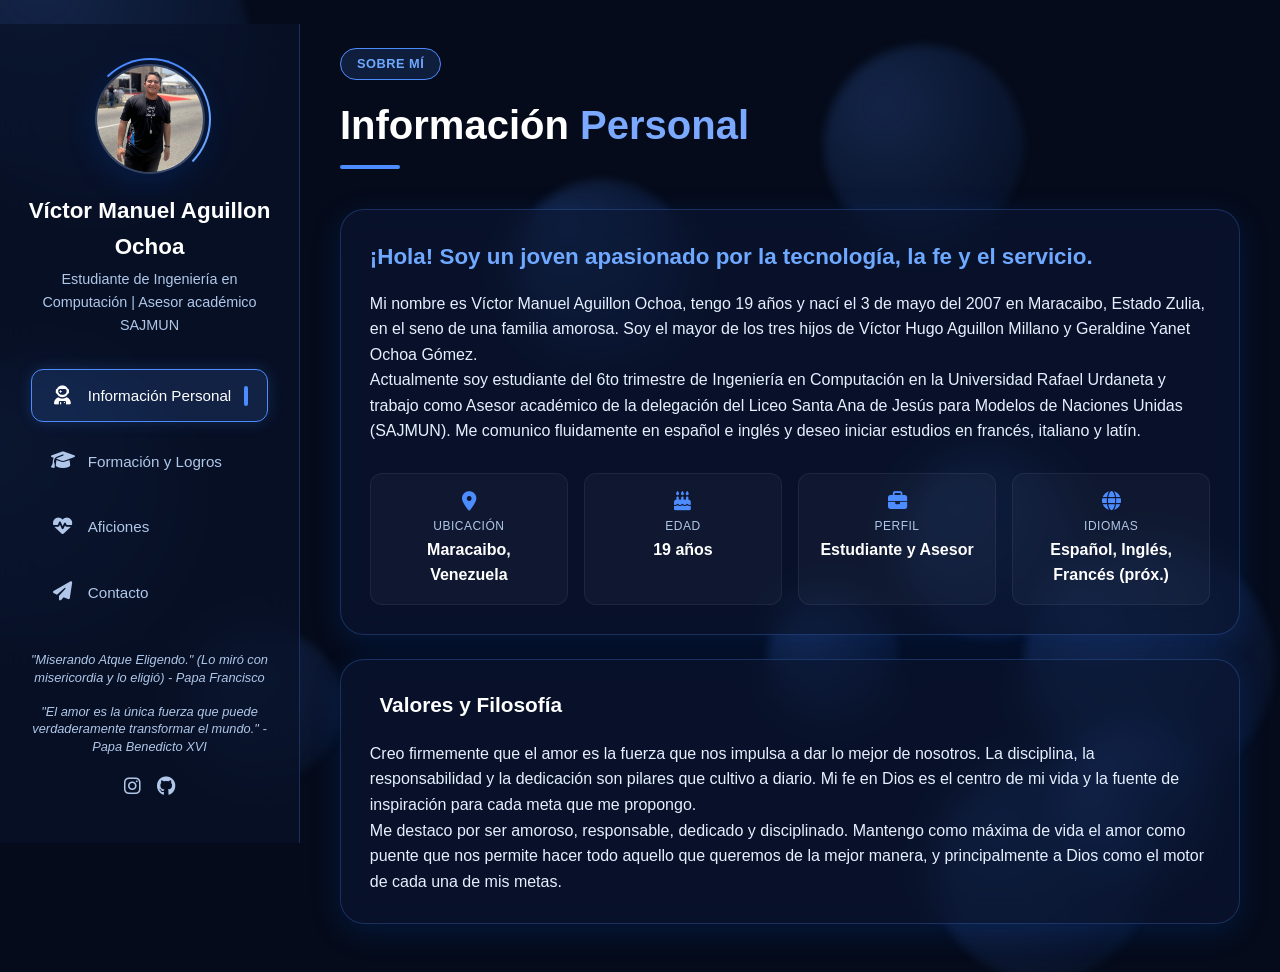
==== commit afe845a6: "refactor: CAMBIO DE TEXTO EN LAS AFICIONES" ====
--- a/index.html
+++ b/index.html
@@ -297,7 +297,7 @@
                             <img src="fotografias/seresqueridos.jpg" alt="Pasar tiempo con mis seres queridos" class="hobby-photo">
                             <div class="hobby-icon-wrapper"><i class="fa-solid fa-book-open hobby-icon"></i></div>
                             <h4>Pasar tiempo con mis seres queridos</h4>
-                            <p>Valorar los momentos compartidos y fortalecer los lazos familiares es una de mis prioridades.</p>
+                            <p>Valorar los momentos compartidos y fortalecer el amor con mi familia y amigos es una de mis prioridades.</p>
                         </div>
                     </div>
                 </div>
--- a/styles.css
+++ b/styles.css
@@ -119,6 +119,9 @@
     gap: 2rem;
     z-index: 20;
     transition: transform 0.4s ease;
+    position: sticky;
+    top: 1.5rem;
+    align-self: flex-start;
 }
 
 .profile-section {
@@ -453,8 +456,12 @@
     color: white;
 }
 
-.values-card p {
-    color: var(--text-secondary);
+..values-card p {
+    color: var(--text-secondary);
+}
+
+.values-card {
+    margin-top: 1.5rem;
 }
 
 /* ==================== TIMELINE ==================== */
@@ -554,6 +561,14 @@
 .hobby-card {
     text-align: center;
     padding: 2rem 1rem;
+    cursor: pointer;
+    transition: transform 0.3s ease, box-shadow 0.3s ease;
+}
+
+.hobby-card:hover,
+.hobby-card:focus-within {
+    transform: translateY(-4px) scale(1.02);
+    box-shadow: 0 20px 40px rgba(0, 0, 0, 0.18);
 }
 
 .hobby-photo {
@@ -562,6 +577,78 @@
     object-fit: cover;
     border-radius: 16px;
     margin-bottom: 1rem;
+    transition: height 0.3s ease, transform 0.3s ease;
+}
+
+.hobby-overlay {
+    position: fixed;
+    inset: 0;
+    background: rgba(0, 0, 0, 0.85);
+    display: flex;
+    align-items: center;
+    justify-content: center;
+    padding: 1.5rem;
+    z-index: 9999;
+    overflow: auto;
+    animation: fadeInOverlay 0.25s ease forwards;
+}
+
+@keyframes fadeInOverlay {
+    from { opacity: 0; }
+    to { opacity: 1; }
+}
+
+.hobby-overlay-content {
+    width: min(100%, 980px);
+    background: rgba(10, 18, 45, 0.98);
+    border-radius: 24px;
+    padding: 2rem;
+    box-shadow: 0 30px 80px rgba(0, 0, 0, 0.35);
+    position: relative;
+}
+
+.hobby-overlay-close {
+    position: absolute;
+    top: 1rem;
+    right: 1rem;
+    width: 42px;
+    height: 42px;
+    border-radius: 50%;
+    background: rgba(255, 255, 255, 0.08);
+    border: none;
+    color: white;
+    font-size: 1.5rem;
+    cursor: pointer;
+    display: flex;
+    align-items: center;
+    justify-content: center;
+    transition: background 0.2s ease;
+}
+
+.hobby-overlay-close:hover {
+    background: rgba(255, 255, 255, 0.18);
+}
+
+.hobby-overlay-image {
+    width: 100%;
+    height: 420px;
+    object-fit: cover;
+    border-radius: 18px;
+    margin-bottom: 1.5rem;
+}
+
+.hobby-overlay-title {
+    font-size: 2rem;
+    margin: 0 0 0.75rem;
+}
+
+.hobby-overlay-text {
+    color: var(--text-secondary);
+    line-height: 1.8;
+}
+
+.hobby-overlay .hobby-icon-wrapper {
+    margin: 0 auto 1rem;
 }
 
 .hobby-icon-wrapper {
